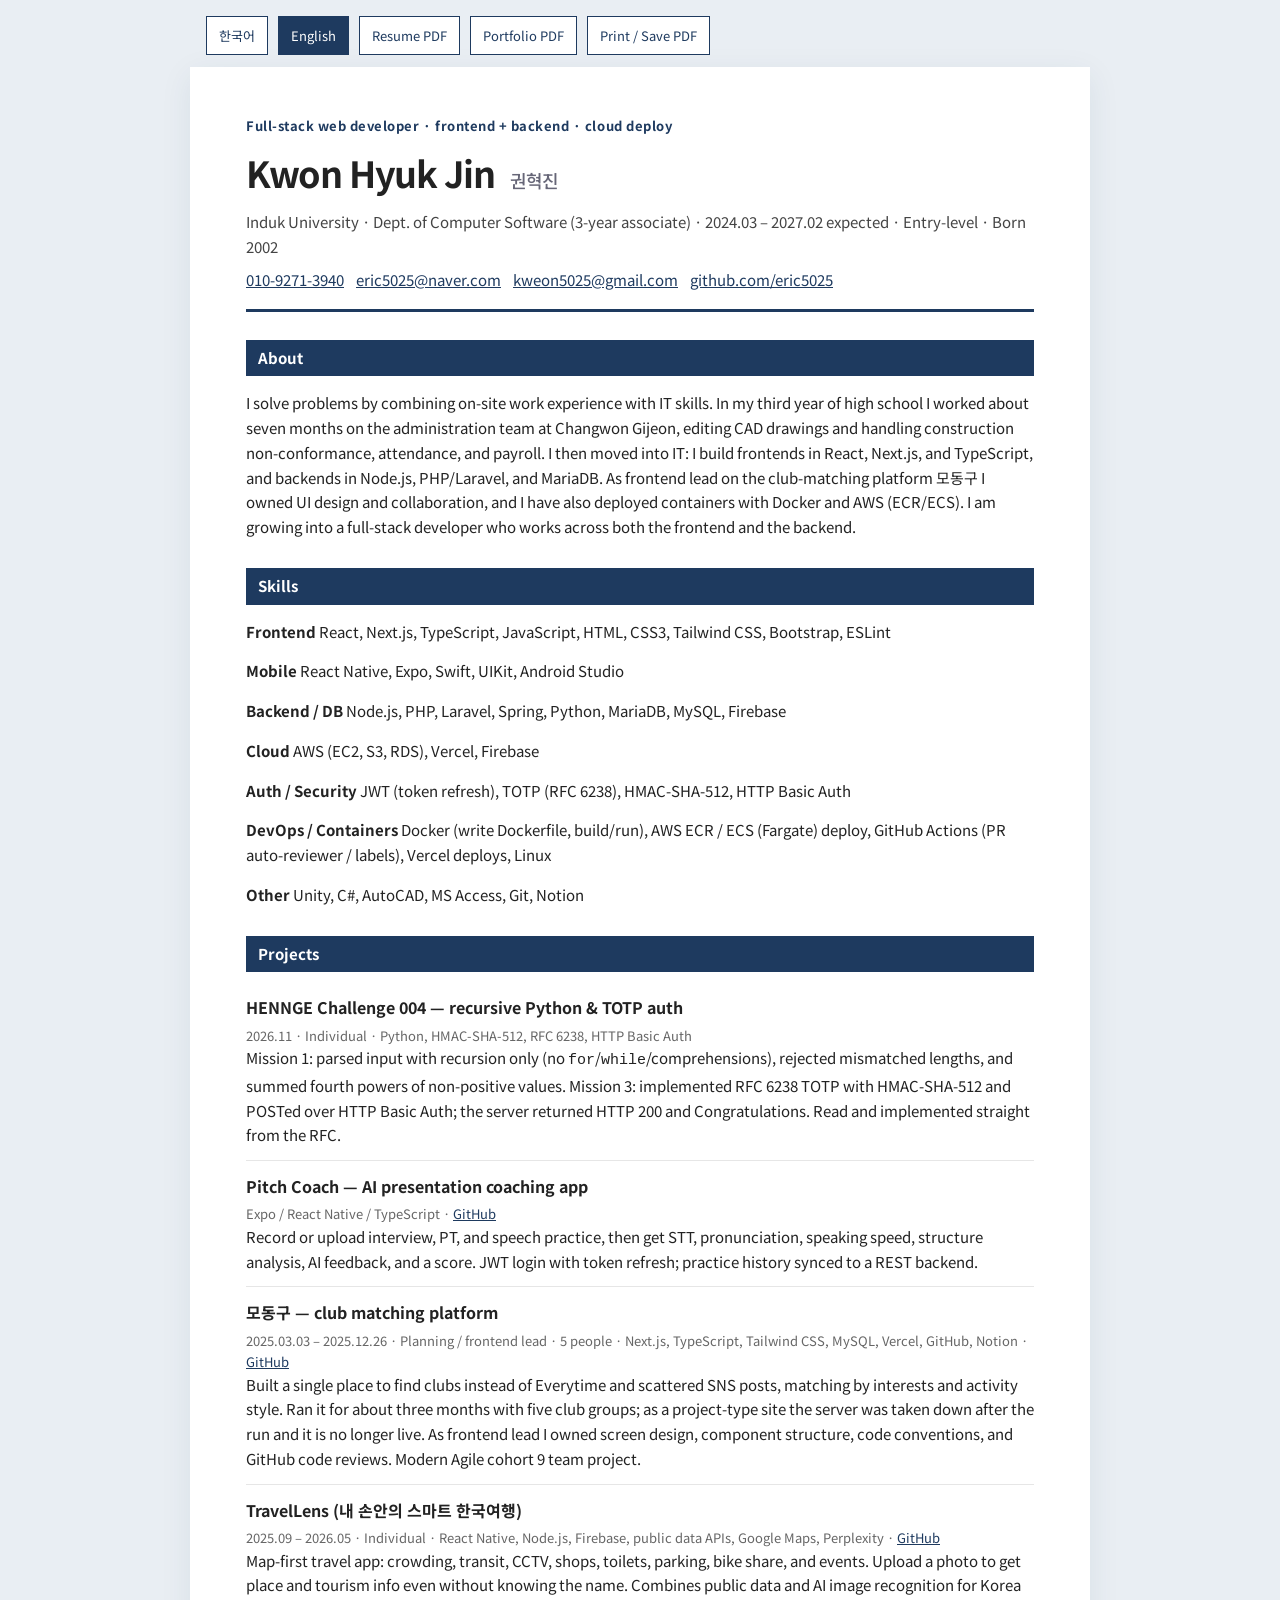
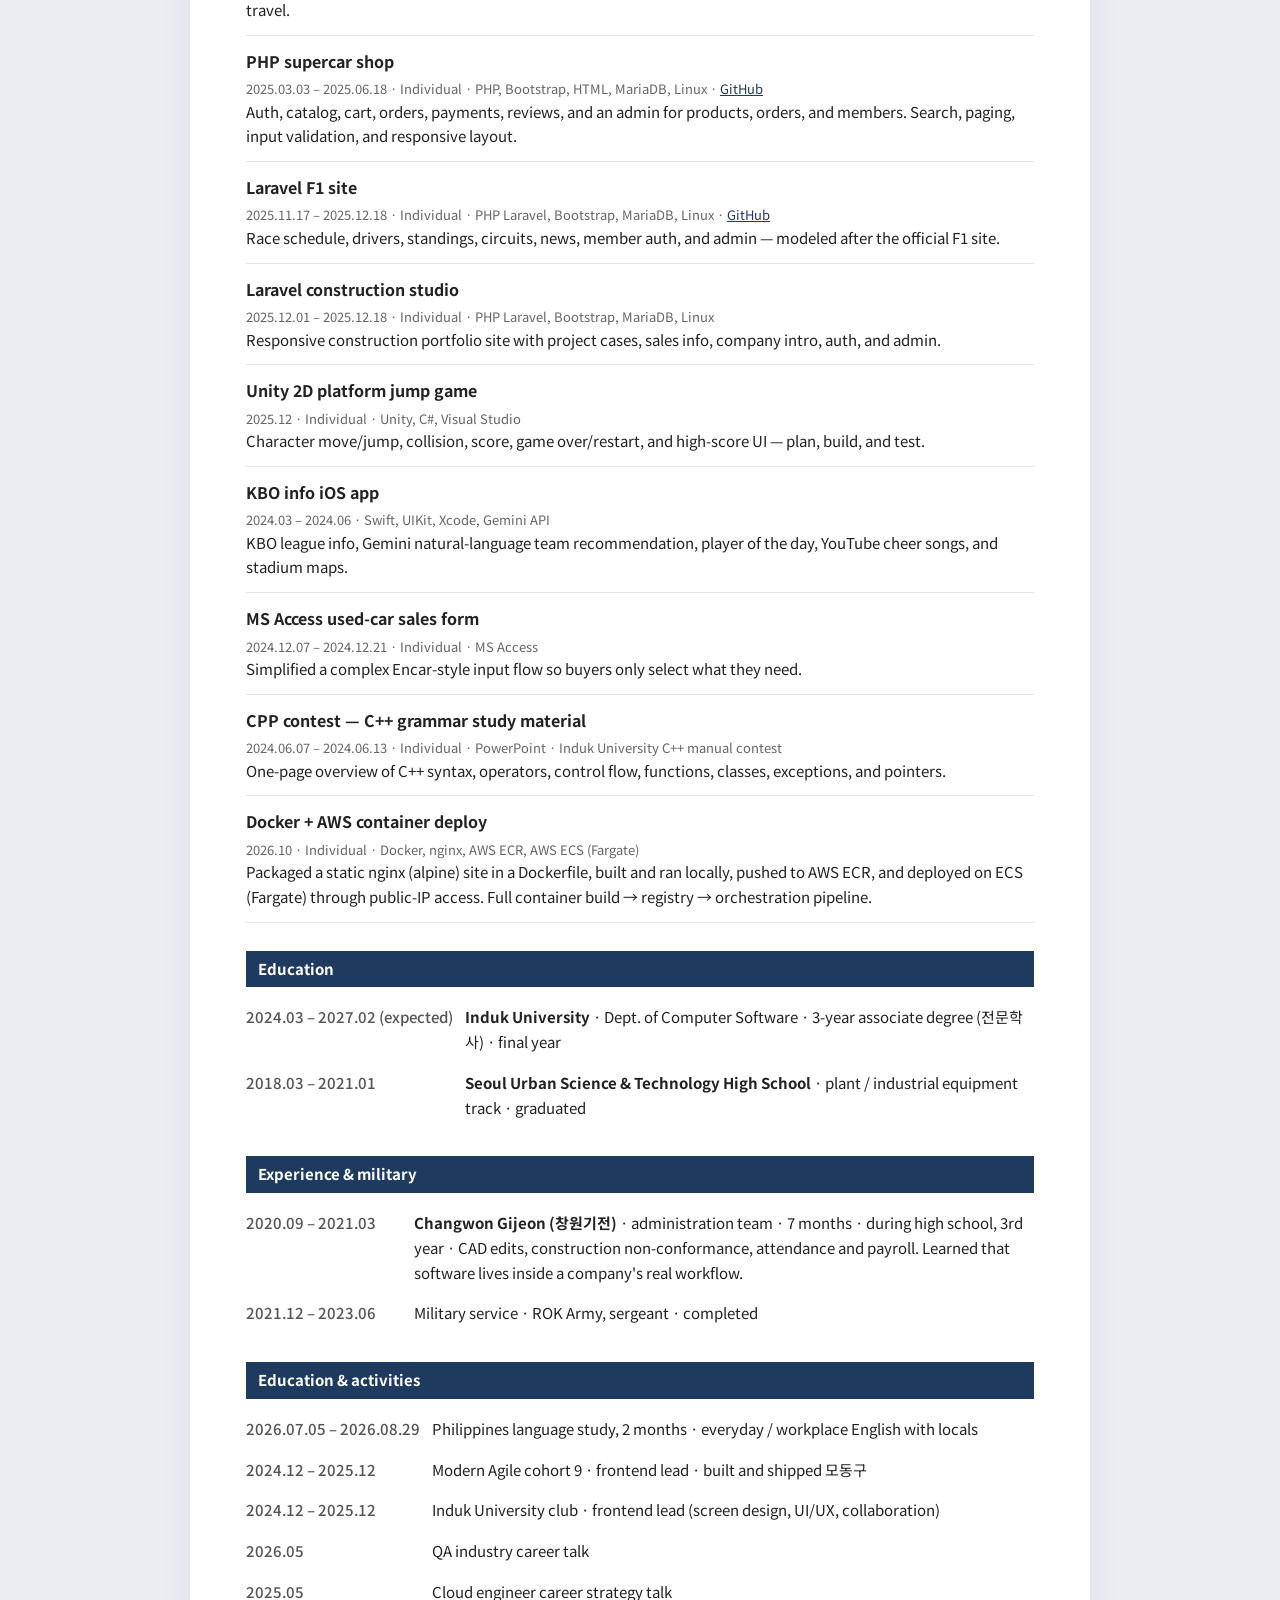
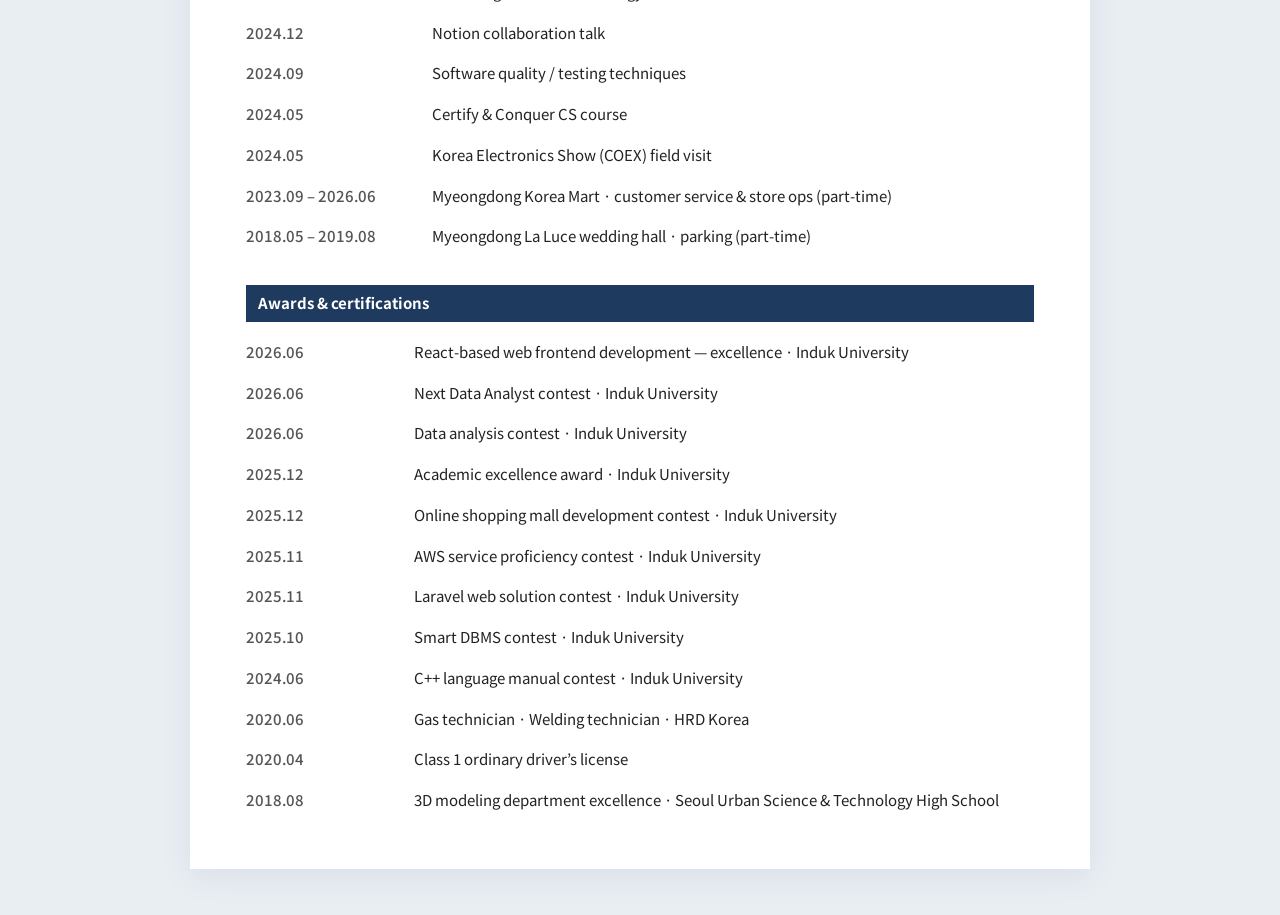
==== en.html @ c0178800 "Add English resume page with KO/EN language toggle Create en.html mirroring the Korean site. Add lan" ====
<!DOCTYPE html>
<html lang="en">
<head>
  <meta charset="UTF-8" />
  <meta name="viewport" content="width=device-width, initial-scale=1" />
  <title>Kwon Hyuk Jin — Resume</title>
  <link rel="preconnect" href="https://fonts.googleapis.com" />
  <link rel="preconnect" href="https://fonts.gstatic.com" crossorigin />
  <link href="https://fonts.googleapis.com/css2?family=Noto+Sans+KR:wght@400;500;700&display=swap" rel="stylesheet" />
  <link rel="stylesheet" href="styles.css" />
</head>
<body>
  <div class="bar">
    <a href="index.html">한국어</a>
    <a href="en.html" aria-current="page">English</a>
    <a href="resume.pdf">Resume PDF</a>
    <a href="csjob-portfolio.pdf">Portfolio PDF</a>
    <button type="button" onclick="window.print()">Print / Save PDF</button>
  </div>

  <article class="page">
    <header>
      <p class="role">Full-stack web developer · frontend + backend · cloud deploy</p>
      <h1>Kwon Hyuk Jin <span>권혁진</span></h1>
      <p class="sub">Induk University · Dept. of Computer Software (3-year associate) · 2024.03 – 2027.02 expected · Entry-level · Born 2002</p>
      <p class="contacts">
        <a href="tel:01092713940">010-9271-3940</a>
        <a href="mailto:eric5025@naver.com">eric5025@naver.com</a>
        <a href="mailto:kweon5025@gmail.com">kweon5025@gmail.com</a>
        <a href="https://github.com/eric5025">github.com/eric5025</a>
      </p>
    </header>

    <section>
      <h2>About</h2>
      <p>
        I solve problems by combining on-site work experience with IT skills.
        In my third year of high school I worked about seven months on the administration team at Changwon Gijeon, editing CAD drawings and handling construction non-conformance, attendance, and payroll.
        I then moved into IT: I build frontends in React, Next.js, and TypeScript, and backends in Node.js, PHP/Laravel, and MariaDB.
        As frontend lead on the club-matching platform 모동구 I owned UI design and collaboration, and I have also deployed containers with Docker and AWS (ECR/ECS).
        I am growing into a full-stack developer who works across both the frontend and the backend.
      </p>
    </section>

    <section>
      <h2>Skills</h2>
      <p><strong>Frontend</strong> React, Next.js, TypeScript, JavaScript, HTML, CSS3, Tailwind CSS, Bootstrap, ESLint</p>
      <p><strong>Mobile</strong> React Native, Expo, Swift, UIKit, Android Studio</p>
      <p><strong>Backend / DB</strong> Node.js, PHP, Laravel, Spring, Python, MariaDB, MySQL, Firebase</p>
      <p><strong>Cloud</strong> AWS (EC2, S3, RDS), Vercel, Firebase</p>
      <p><strong>Auth / Security</strong> JWT (token refresh), TOTP (RFC 6238), HMAC-SHA-512, HTTP Basic Auth</p>
      <p><strong>DevOps / Containers</strong> Docker (write Dockerfile, build/run), AWS ECR / ECS (Fargate) deploy, GitHub Actions (PR auto-reviewer / labels), Vercel deploys, Linux</p>
      <p><strong>Other</strong> Unity, C#, AutoCAD, MS Access, Git, Notion</p>
    </section>

    <section>
      <h2>Projects</h2>

      <div class="proj">
        <h3>HENNGE Challenge 004 — recursive Python &amp; TOTP auth</h3>
        <p class="meta">2026.11 · Individual · Python, HMAC-SHA-512, RFC 6238, HTTP Basic Auth</p>
        <p>Mission 1: parsed input with recursion only (no <code>for</code>/<code>while</code>/comprehensions), rejected mismatched lengths, and summed fourth powers of non-positive values. Mission 3: implemented RFC 6238 TOTP with HMAC-SHA-512 and POSTed over HTTP Basic Auth; the server returned HTTP 200 and Congratulations. Read and implemented straight from the RFC.</p>
      </div>

      <div class="proj">
        <h3>Pitch Coach — AI presentation coaching app</h3>
        <p class="meta">Expo / React Native / TypeScript · <a href="https://github.com/eric5025/pitch-coach-front">GitHub</a></p>
        <p>Record or upload interview, PT, and speech practice, then get STT, pronunciation, speaking speed, structure analysis, AI feedback, and a score. JWT login with token refresh; practice history synced to a REST backend.</p>
      </div>

      <div class="proj">
        <h3>모동구 — club matching platform</h3>
        <p class="meta">2025.03.03 – 2025.12.26 · Planning / frontend lead · 5 people · Next.js, TypeScript, Tailwind CSS, MySQL, Vercel, GitHub, Notion · <a href="https://github.com/modern-agile-team/9term-main-front">GitHub</a></p>
        <p>Built a single place to find clubs instead of Everytime and scattered SNS posts, matching by interests and activity style. Ran it for about three months with five club groups; as a project-type site the server was taken down after the run and it is no longer live. As frontend lead I owned screen design, component structure, code conventions, and GitHub code reviews. Modern Agile cohort 9 team project.</p>
      </div>

      <div class="proj">
        <h3>TravelLens (내 손안의 스마트 한국여행)</h3>
        <p class="meta">2025.09 – 2026.05 · Individual · React Native, Node.js, Firebase, public data APIs, Google Maps, Perplexity · <a href="https://github.com/eric5025/k-finder">GitHub</a></p>
        <p>Map-first travel app: crowding, transit, CCTV, shops, toilets, parking, bike share, and events. Upload a photo to get place and tourism info even without knowing the name. Combines public data and AI image recognition for Korea travel.</p>
      </div>

      <div class="proj">
        <h3>PHP supercar shop</h3>
        <p class="meta">2025.03.03 – 2025.06.18 · Individual · PHP, Bootstrap, HTML, MariaDB, Linux · <a href="https://github.com/eric5025/php_shop">GitHub</a></p>
        <p>Auth, catalog, cart, orders, payments, reviews, and an admin for products, orders, and members. Search, paging, input validation, and responsive layout.</p>
      </div>

      <div class="proj">
        <h3>Laravel F1 site</h3>
        <p class="meta">2025.11.17 – 2025.12.18 · Individual · PHP Laravel, Bootstrap, MariaDB, Linux · <a href="https://github.com/eric5025/lalavel_shop">GitHub</a></p>
        <p>Race schedule, drivers, standings, circuits, news, member auth, and admin — modeled after the official F1 site.</p>
      </div>

      <div class="proj">
        <h3>Laravel construction studio</h3>
        <p class="meta">2025.12.01 – 2025.12.18 · Individual · PHP Laravel, Bootstrap, MariaDB, Linux</p>
        <p>Responsive construction portfolio site with project cases, sales info, company intro, auth, and admin.</p>
      </div>

      <div class="proj">
        <h3>Unity 2D platform jump game</h3>
        <p class="meta">2025.12 · Individual · Unity, C#, Visual Studio</p>
        <p>Character move/jump, collision, score, game over/restart, and high-score UI — plan, build, and test.</p>
      </div>

      <div class="proj">
        <h3>KBO info iOS app</h3>
        <p class="meta">2024.03 – 2024.06 · Swift, UIKit, Xcode, Gemini API</p>
        <p>KBO league info, Gemini natural-language team recommendation, player of the day, YouTube cheer songs, and stadium maps.</p>
      </div>

      <div class="proj">
        <h3>MS Access used-car sales form</h3>
        <p class="meta">2024.12.07 – 2024.12.21 · Individual · MS Access</p>
        <p>Simplified a complex Encar-style input flow so buyers only select what they need.</p>
      </div>

      <div class="proj">
        <h3>CPP contest — C++ grammar study material</h3>
        <p class="meta">2024.06.07 – 2024.06.13 · Individual · PowerPoint · Induk University C++ manual contest</p>
        <p>One-page overview of C++ syntax, operators, control flow, functions, classes, exceptions, and pointers.</p>
      </div>

      <div class="proj">
        <h3>Docker + AWS container deploy</h3>
        <p class="meta">2026.10 · Individual · Docker, nginx, AWS ECR, AWS ECS (Fargate)</p>
        <p>Packaged a static nginx (alpine) site in a Dockerfile, built and ran locally, pushed to AWS ECR, and deployed on ECS (Fargate) through public-IP access. Full container build → registry → orchestration pipeline.</p>
      </div>
    </section>

    <section>
      <h2>Education</h2>
      <table>
        <tr>
          <th>2024.03 – 2027.02 (expected)</th>
          <td><strong>Induk University</strong> · Dept. of Computer Software · 3-year associate degree (전문학사) · final year</td>
        </tr>
        <tr>
          <th>2018.03 – 2021.01</th>
          <td><strong>Seoul Urban Science &amp; Technology High School</strong> · plant / industrial equipment track · graduated</td>
        </tr>
      </table>
    </section>

    <section>
      <h2>Experience &amp; military</h2>
      <table>
        <tr>
          <th>2020.09 – 2021.03</th>
          <td>
            <strong>Changwon Gijeon (창원기전)</strong> · administration team · 7 months · during high school, 3rd year
            · CAD edits, construction non-conformance, attendance and payroll. Learned that software lives inside a company's real workflow.
          </td>
        </tr>
        <tr>
          <th>2021.12 – 2023.06</th>
          <td>Military service · ROK Army, sergeant · completed</td>
        </tr>
      </table>
    </section>

    <section>
      <h2>Education &amp; activities</h2>
      <table>
        <tr><th>2026.07.05 – 2026.08.29</th><td>Philippines language study, 2 months · everyday / workplace English with locals</td></tr>
        <tr><th>2024.12 – 2025.12</th><td>Modern Agile cohort 9 · frontend lead · built and shipped 모동구</td></tr>
        <tr><th>2024.12 – 2025.12</th><td>Induk University club · frontend lead (screen design, UI/UX, collaboration)</td></tr>
        <tr><th>2026.05</th><td>QA industry career talk</td></tr>
        <tr><th>2025.05</th><td>Cloud engineer career strategy talk</td></tr>
        <tr><th>2024.12</th><td>Notion collaboration talk</td></tr>
        <tr><th>2024.09</th><td>Software quality / testing techniques</td></tr>
        <tr><th>2024.05</th><td>Certify &amp; Conquer CS course</td></tr>
        <tr><th>2024.05</th><td>Korea Electronics Show (COEX) field visit</td></tr>
        <tr><th>2023.09 – 2026.06</th><td>Myeongdong Korea Mart · customer service &amp; store ops (part-time)</td></tr>
        <tr><th>2018.05 – 2019.08</th><td>Myeongdong La Luce wedding hall · parking (part-time)</td></tr>
      </table>
    </section>

    <section>
      <h2>Awards &amp; certifications</h2>
      <table>
        <tr><th>2026.06</th><td>React-based web frontend development — excellence · Induk University</td></tr>
        <tr><th>2026.06</th><td>Next Data Analyst contest · Induk University</td></tr>
        <tr><th>2026.06</th><td>Data analysis contest · Induk University</td></tr>
        <tr><th>2025.12</th><td>Academic excellence award · Induk University</td></tr>
        <tr><th>2025.12</th><td>Online shopping mall development contest · Induk University</td></tr>
        <tr><th>2025.11</th><td>AWS service proficiency contest · Induk University</td></tr>
        <tr><th>2025.11</th><td>Laravel web solution contest · Induk University</td></tr>
        <tr><th>2025.10</th><td>Smart DBMS contest · Induk University</td></tr>
        <tr><th>2024.06</th><td>C++ language manual contest · Induk University</td></tr>
        <tr><th>2020.06</th><td>Gas technician · Welding technician · HRD Korea</td></tr>
        <tr><th>2020.04</th><td>Class 1 ordinary driver’s license</td></tr>
        <tr><th>2018.08</th><td>3D modeling department excellence · Seoul Urban Science &amp; Technology High School</td></tr>
      </table>
    </section>
  </article>
</body>
</html>
---- styles.css ----
* { box-sizing: border-box; }
html, body { margin: 0; padding: 0; }
body {
  font-family: "Noto Sans KR", sans-serif;
  color: #222;
  background: #e9eef3;
  line-height: 1.65;
  font-size: 15px;
}

.bar {
  max-width: 900px;
  margin: 16px auto 0;
  display: flex;
  gap: 10px;
  flex-wrap: wrap;
  padding: 0 16px;
}
.bar a, .bar button {
  font: inherit;
  font-size: 13px;
  padding: 8px 12px;
  border: 1px solid #1e3a5f;
  background: #fff;
  color: #1e3a5f;
  text-decoration: none;
  cursor: pointer;
}
.bar a:hover, .bar button:hover { background: #1e3a5f; color: #fff; }
.bar a[aria-current="page"] { background: #1e3a5f; color: #fff; }

.page {
  max-width: 900px;
  margin: 12px auto 48px;
  background: #fff;
  padding: 48px 56px;
  box-shadow: 0 8px 30px rgba(30, 58, 95, 0.08);
}

header { border-bottom: 3px solid #1e3a5f; padding-bottom: 16px; margin-bottom: 8px; }
.role { margin: 0; color: #1e3a5f; font-weight: 700; font-size: 13px; letter-spacing: 0.04em; }
h1 { margin: 6px 0 8px; font-size: 36px; letter-spacing: -0.03em; }
h1 span { font-size: 18px; font-weight: 500; color: #667; margin-left: 8px; }
.sub { margin: 0 0 8px; color: #444; }
.contacts { display: flex; flex-wrap: wrap; gap: 12px; margin: 0; }
.contacts a { color: #1e3a5f; }

h2 {
  margin: 28px 0 10px;
  font-size: 15px;
  background: #1e3a5f;
  color: #fff;
  padding: 6px 12px;
}

table { width: 100%; border-collapse: collapse; }
th {
  text-align: left;
  vertical-align: top;
  width: 168px;
  padding: 8px 12px 8px 0;
  color: #555;
  font-weight: 500;
  white-space: nowrap;
}
td { padding: 8px 0; vertical-align: top; }
td ul { margin: 6px 0 0; padding-left: 18px; }

.proj { padding: 12px 0; border-bottom: 1px solid #e6e6e6; }
.proj h3 { margin: 0 0 4px; font-size: 16px; }
.meta { margin: 0 0 6px; color: #666; font-size: 13px; }
.proj p { margin: 0; }
a { color: #1e3a5f; }

@media (max-width: 720px) {
  .page { padding: 24px 18px; margin: 8px; }
  h1 { font-size: 28px; }
  th { display: block; width: auto; padding-bottom: 0; }
  td { display: block; }
}

@media print {
  body { background: #fff; }
  .bar { display: none; }
  .page { box-shadow: none; margin: 0; max-width: none; padding: 0; }
}
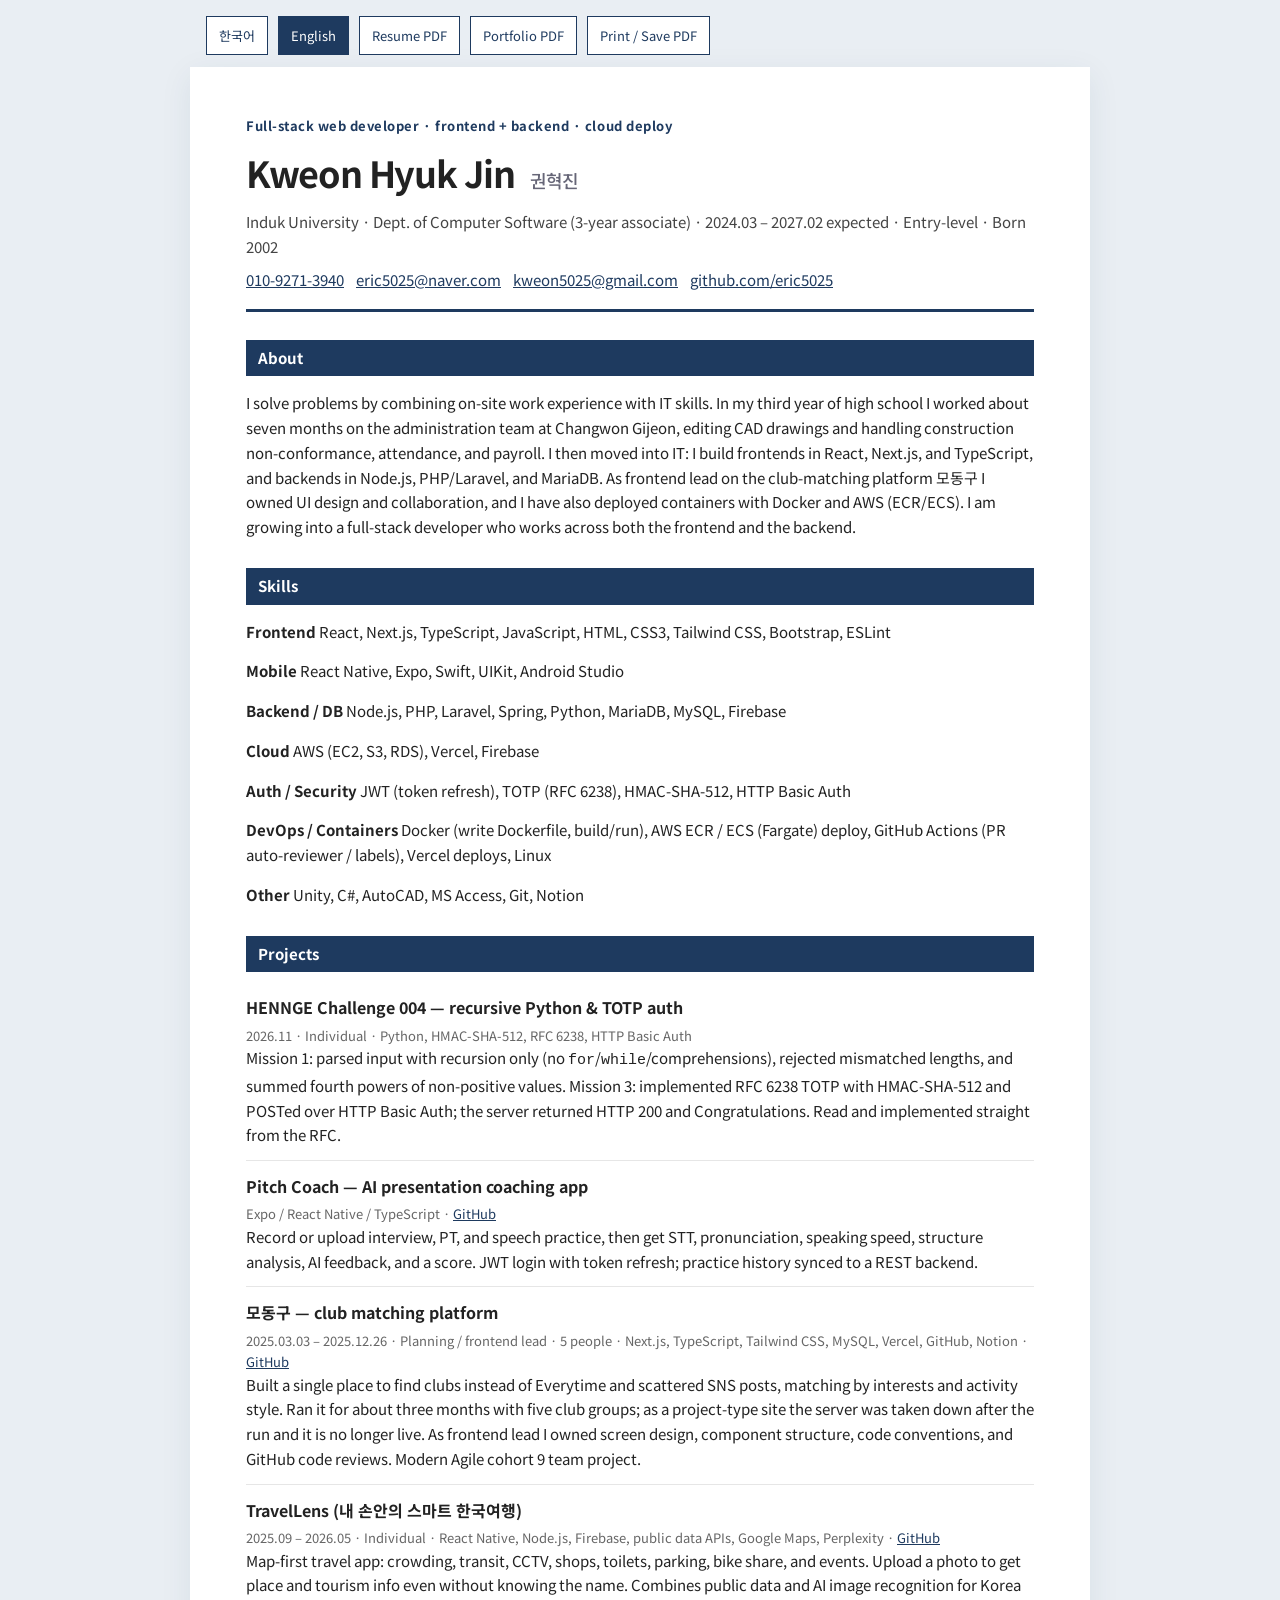
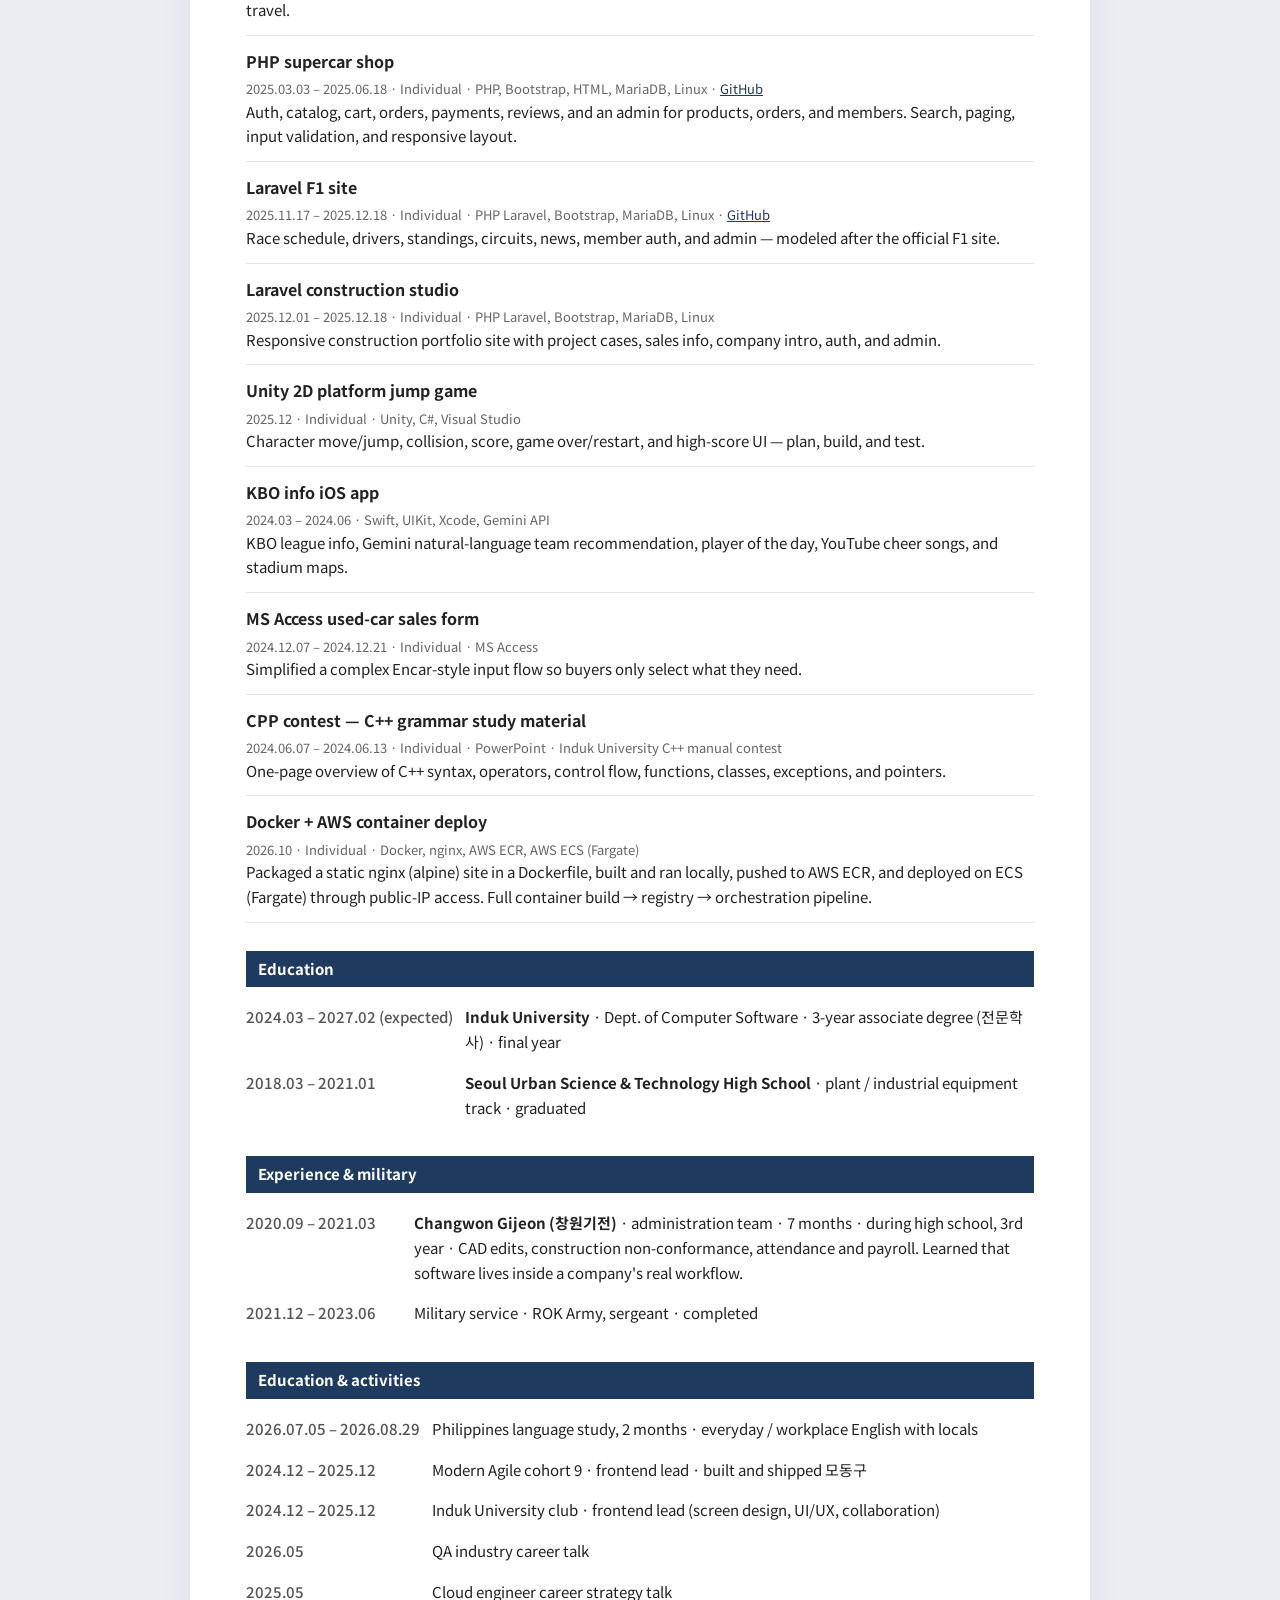
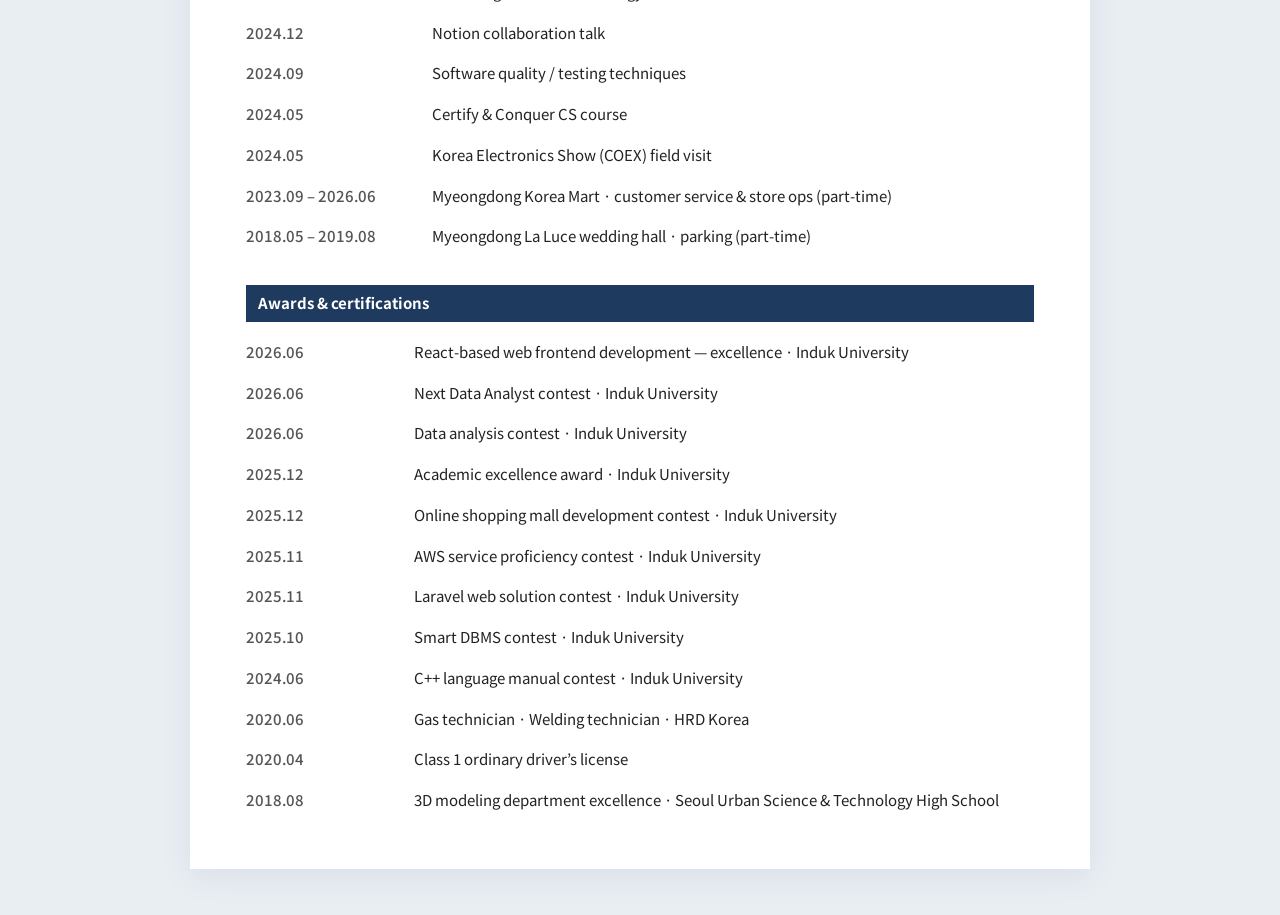
==== commit 6b252b19: "Romanize English name as Kweon Hyuk Jin Align Latin spelling with email/GitHub identity (kweon5025)." ====
--- a/en.html
+++ b/en.html
@@ -3,7 +3,7 @@
 <head>
   <meta charset="UTF-8" />
   <meta name="viewport" content="width=device-width, initial-scale=1" />
-  <title>Kwon Hyuk Jin — Resume</title>
+  <title>Kweon Hyuk Jin — Resume</title>
   <link rel="preconnect" href="https://fonts.googleapis.com" />
   <link rel="preconnect" href="https://fonts.gstatic.com" crossorigin />
   <link href="https://fonts.googleapis.com/css2?family=Noto+Sans+KR:wght@400;500;700&display=swap" rel="stylesheet" />
@@ -21,7 +21,7 @@
   <article class="page">
     <header>
       <p class="role">Full-stack web developer · frontend + backend · cloud deploy</p>
-      <h1>Kwon Hyuk Jin <span>권혁진</span></h1>
+      <h1>Kweon Hyuk Jin <span>권혁진</span></h1>
       <p class="sub">Induk University · Dept. of Computer Software (3-year associate) · 2024.03 – 2027.02 expected · Entry-level · Born 2002</p>
       <p class="contacts">
         <a href="tel:01092713940">010-9271-3940</a>
